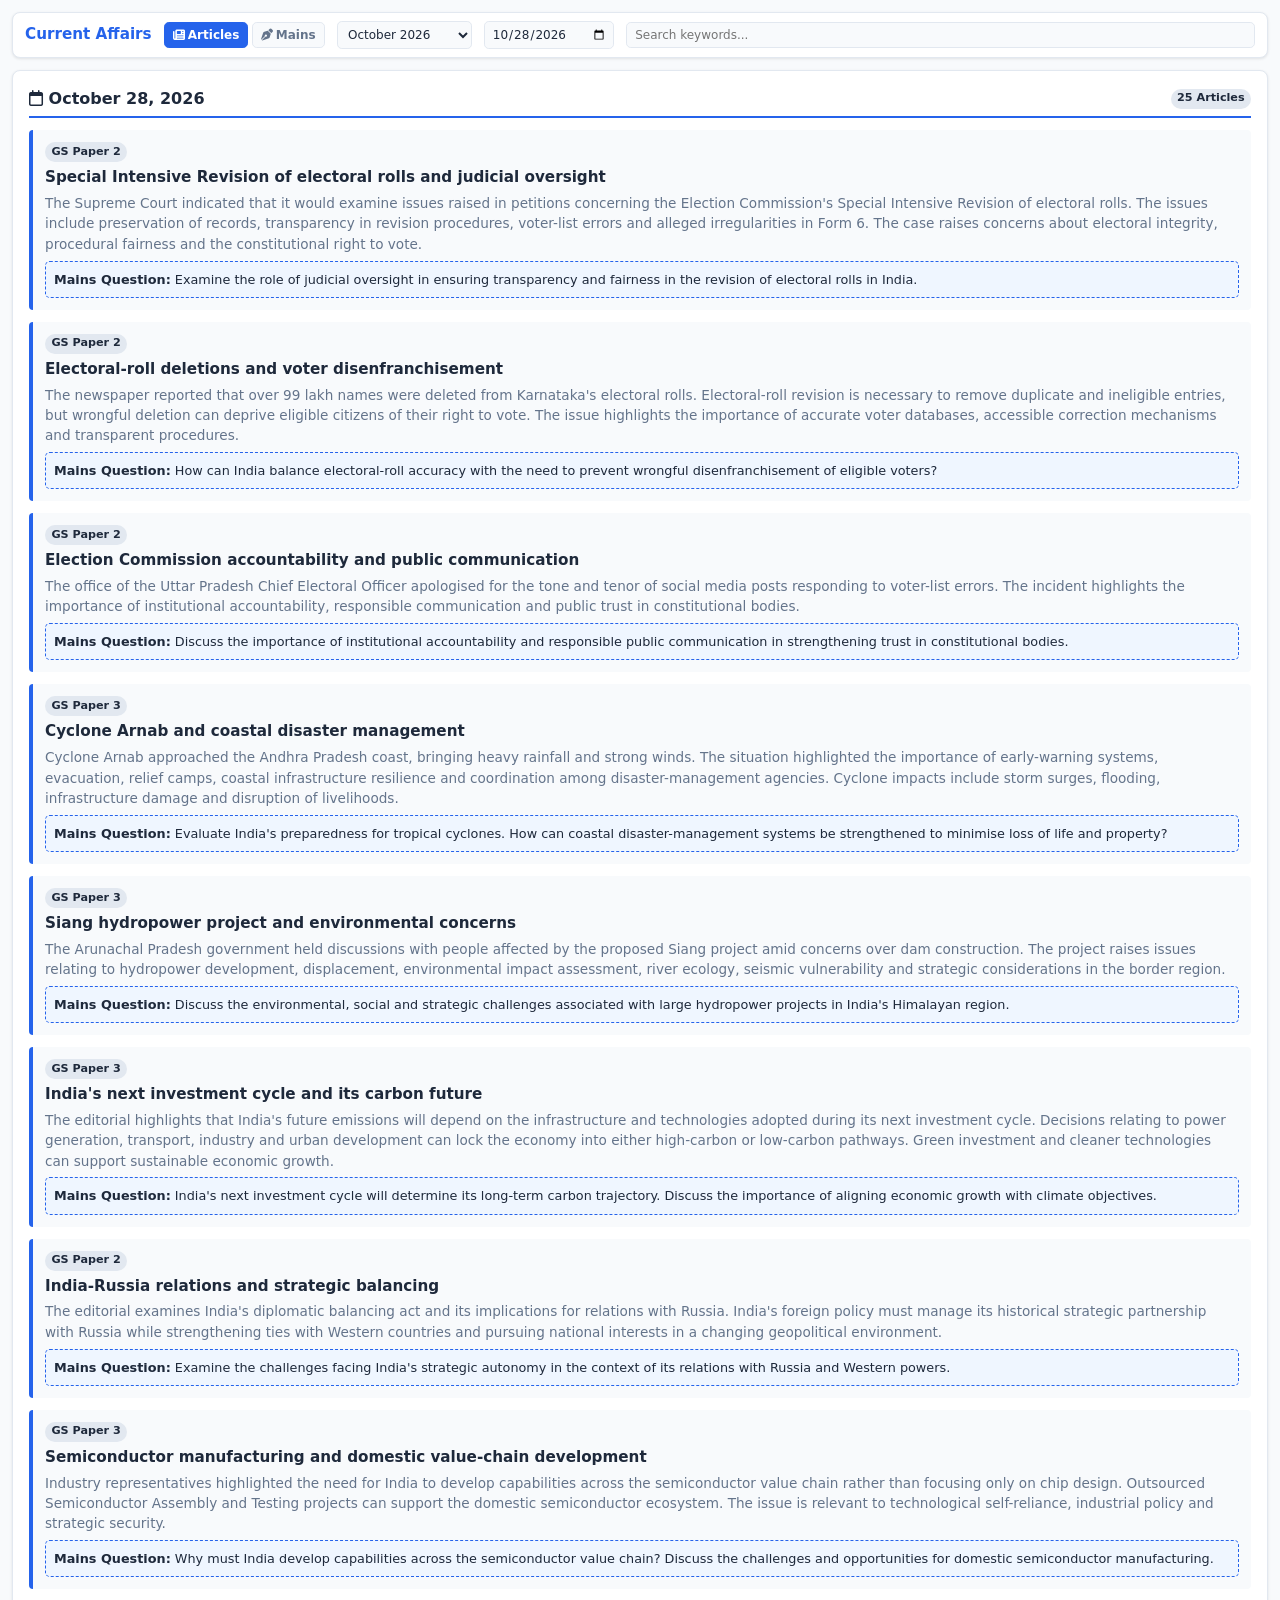
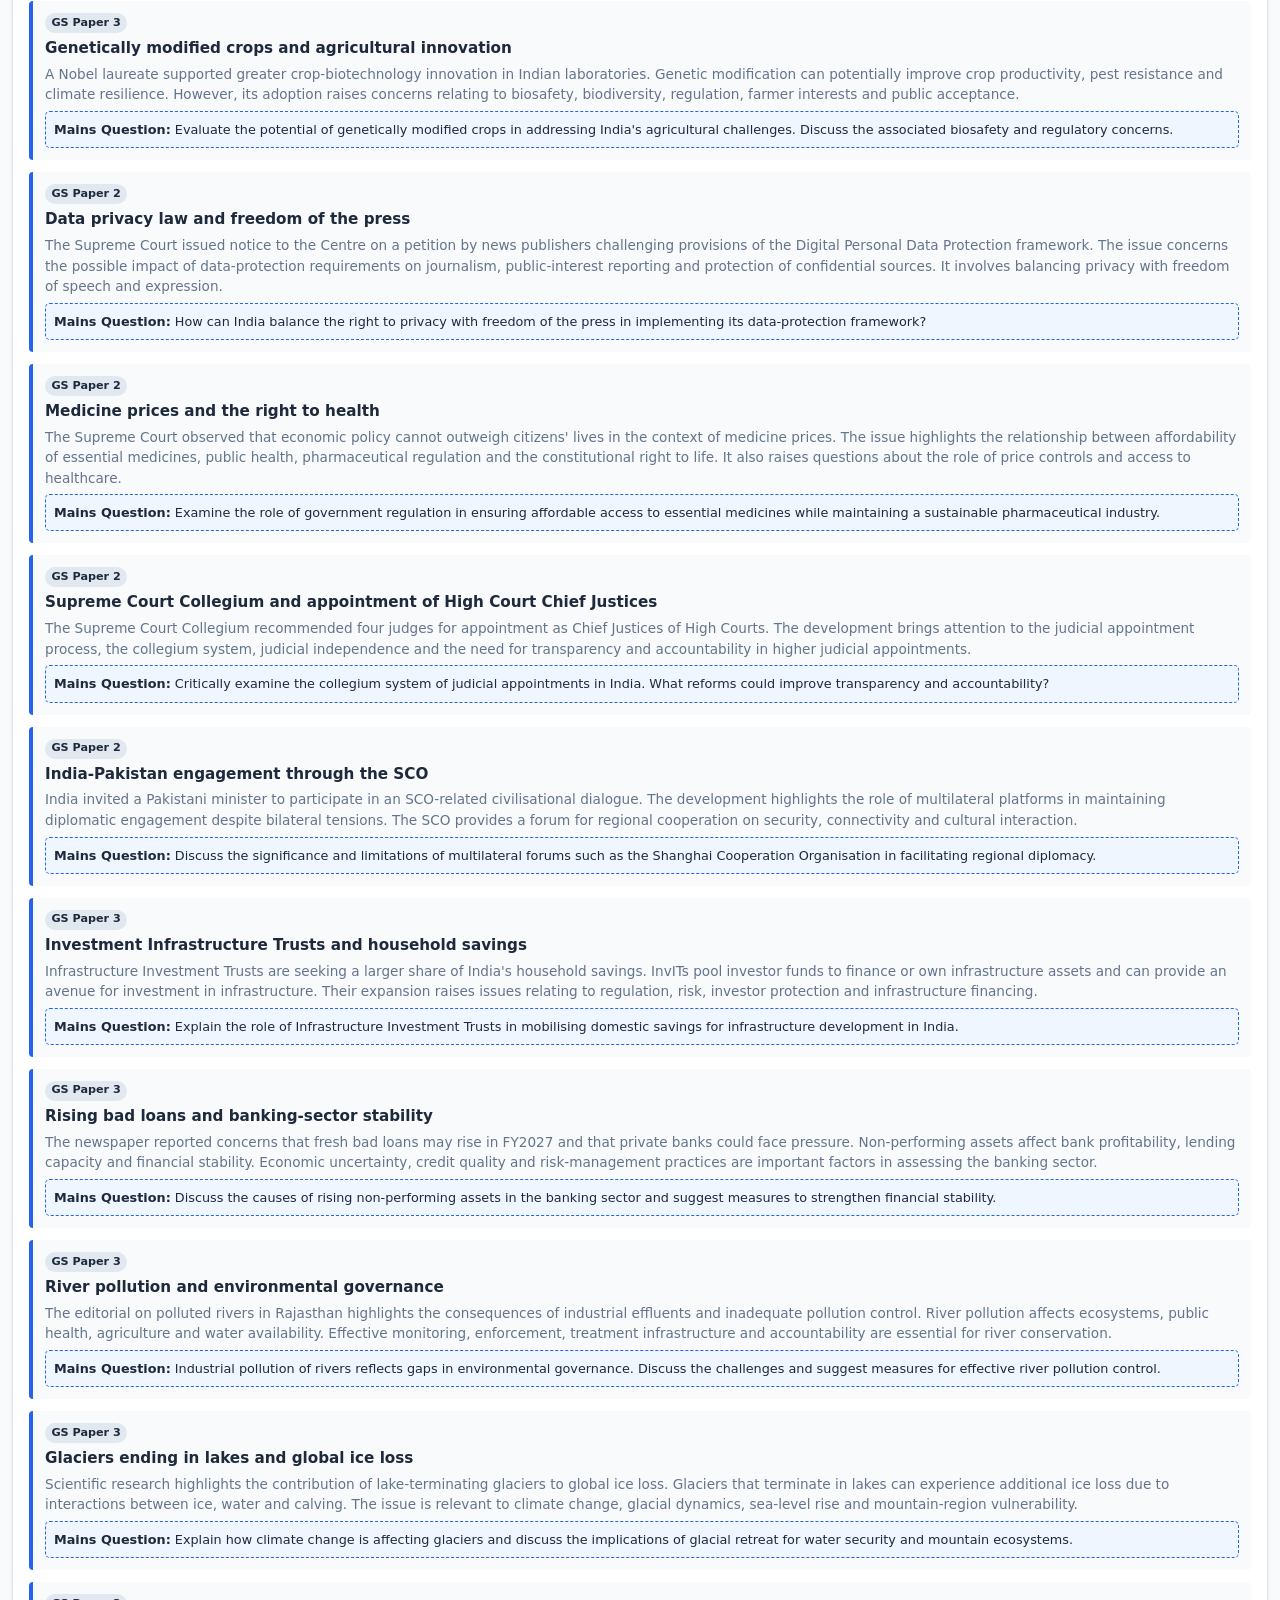
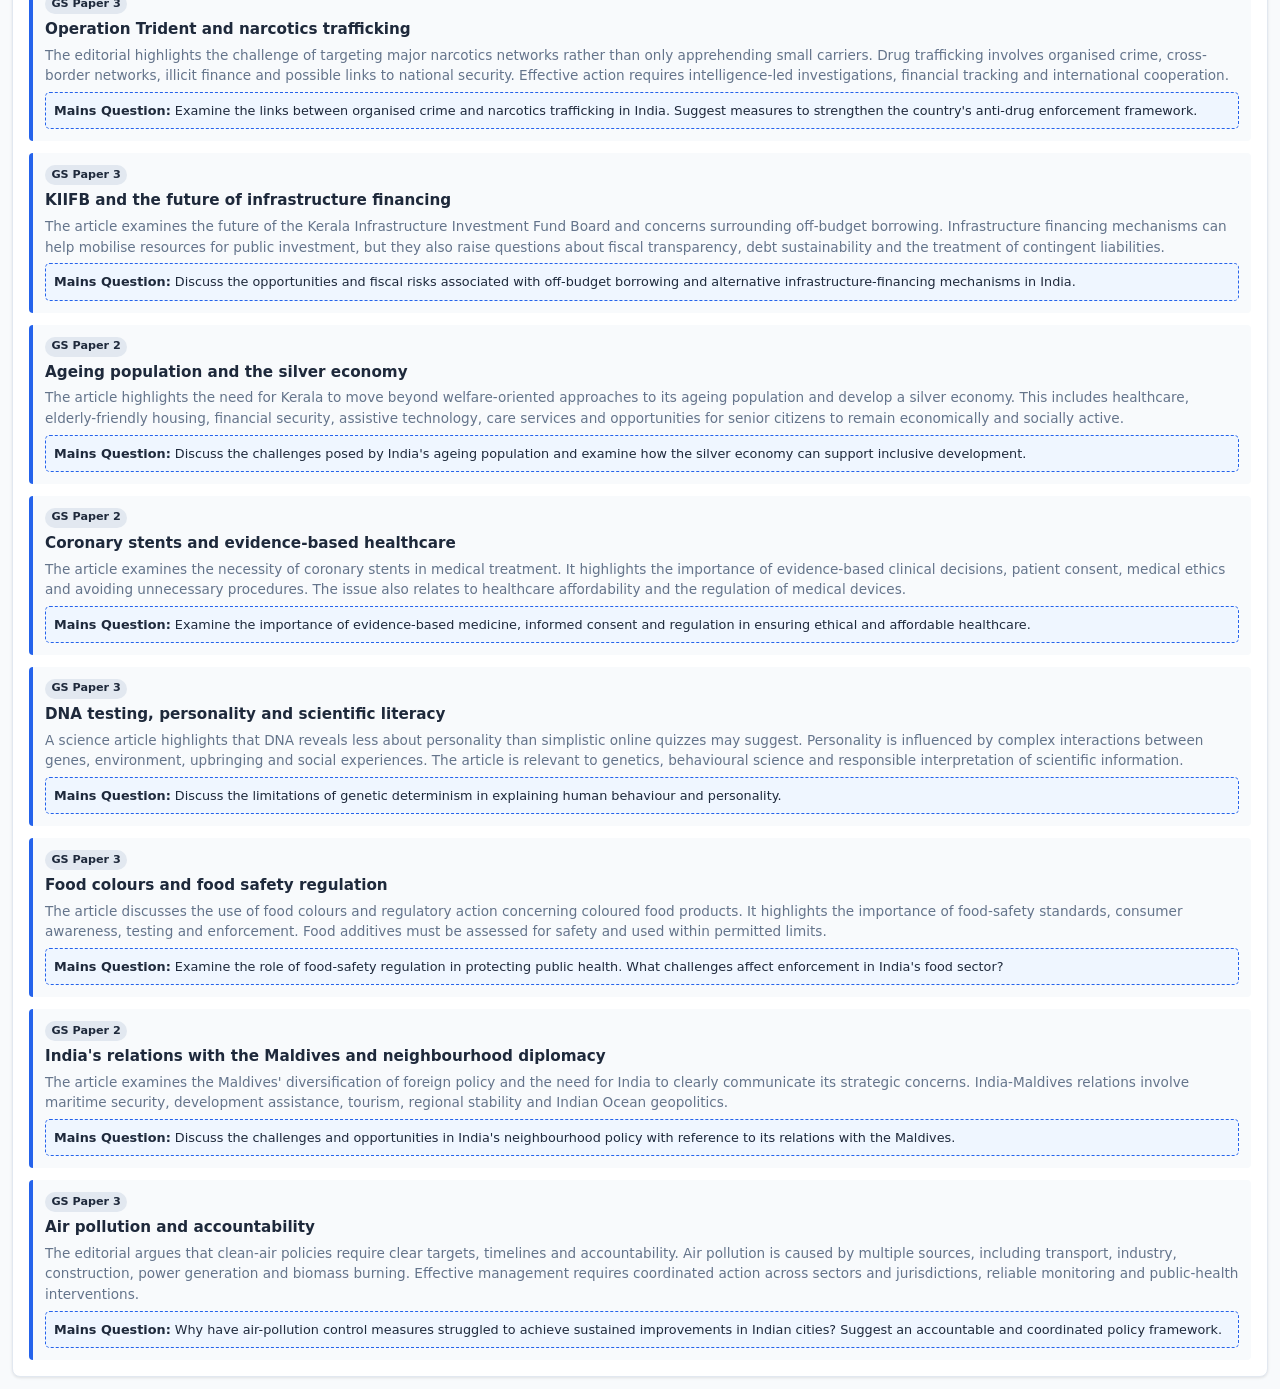
==== mainsdnd/index.html @ 68523d4e "Clubbing 5 Mock test projects together" ====
<!DOCTYPE html>
<html lang="en">
<head>
    <meta charset="UTF-8">
    <meta name="viewport" content="width=device-width, initial-scale=1.0">
    <title>Daily Current Affairs</title>
    <link rel="stylesheet" href="style.css">
    <link rel="stylesheet" href="https://cdnjs.cloudflare.com/ajax/libs/font-awesome/6.4.0/css/all.min.css">
</head>
<body>
    <div class="app-container">
        <header class="top-bar">
            <h3 class="app-title">Current Affairs</h3>
            
            <div class="view-switcher">
                <button class="tab-btn active" data-view="articles"><i class="fa-solid fa-newspaper"></i> Articles</button>
                <button class="tab-btn" data-view="mains"><i class="fa-solid fa-pen-nib"></i> Mains</button>
            </div>

            <select id="month-select" title="Select Month">
                <option value="">Loading months...</option>
            </select>

            <input type="date" id="date-input" title="Filter by Specific Date">

            <input type="text" id="search-input" placeholder="Search keywords..." class="search-box">
        </header>

        <!-- Content Area -->
        <section class="content-area">
            <div id="articles-container" class="feed-container">
                <div class="card loading-text">Loading current affairs data...</div>
            </div>

            <div id="mains-container" class="feed-container hidden"></div>
        </section>
    </div>

    <script src="app.js"></script>
</body>
</html>
---- mainsdnd/style.css ----
:root {
    --bg-color: #f8fafc;
    --card-bg: #ffffff;
    --text-primary: #1e293b;
    --text-secondary: #64748b;
    --border-color: #e2e8f0;
    --primary: #2563eb;
    --shadow: 0 1px 3px 0 rgb(0 0 0 / 0.1);
}

* {
    box-sizing: border-box;
    margin: 0;
    padding: 0;
    font-family: system-ui, -apple-system, BlinkMacSystemFont, 'Segoe UI', Roboto, sans-serif;
}

body {
    background-color: var(--bg-color);
    color: var(--text-primary);
    line-height: 1.5;
    padding: 0.75rem;
}

/* 100% Full Width Laptop Layout */
.app-container {
    width: 100%;
    max-width: 100%;
    margin: 0 auto;
    display: flex;
    flex-direction: column;
    gap: 0.75rem;
}

/* Single Inline Top Bar */
.top-bar {
    background-color: var(--card-bg);
    border: 1px solid var(--border-color);
    border-radius: 0.5rem;
    padding: 0.5rem 0.75rem;
    box-shadow: var(--shadow);
    display: flex;
    align-items: center;
    gap: 0.75rem;
    flex-wrap: nowrap;
    width: 100%;
    overflow-x: auto;
}

.app-title {
    font-size: 0.95rem;
    font-weight: 700;
    color: var(--primary);
    white-space: nowrap;
}

.view-switcher {
    display: flex;
    gap: 0.2rem;
    white-space: nowrap;
}

.tab-btn {
    padding: 0.3rem 0.5rem;
    border: 1px solid var(--border-color);
    background-color: var(--bg-color);
    color: var(--text-secondary);
    border-radius: 0.3rem;
    font-size: 0.75rem;
    font-weight: 600;
    cursor: pointer;
    display: flex;
    align-items: center;
    gap: 0.2rem;
}

.tab-btn.active {
    background-color: var(--primary);
    color: #ffffff;
    border-color: var(--primary);
}

#month-select, #date-input {
    padding: 0.3rem 0.4rem;
    border: 1px solid var(--border-color);
    background-color: var(--bg-color);
    color: var(--text-primary);
    border-radius: 0.3rem;
    font-size: 0.75rem;
    white-space: nowrap;
}

.search-box {
    flex: 1;
    min-width: 150px;
    padding: 0.3rem 0.5rem;
    border: 1px solid var(--border-color);
    background-color: var(--bg-color);
    color: var(--text-primary);
    border-radius: 0.3rem;
    font-size: 0.75rem;
}

/* Content Area */
.feed-container {
    display: flex;
    flex-direction: column;
    gap: 0.75rem;
    width: 100%;
}

.card, .day-group {
    background-color: var(--card-bg);
    border: 1px solid var(--border-color);
    border-radius: 0.5rem;
    padding: 1rem;
    box-shadow: var(--shadow);
    width: 100%;
}

.day-header {
    font-size: 1rem;
    font-weight: 600;
    margin-bottom: 0.75rem;
    padding-bottom: 0.35rem;
    border-bottom: 2px solid var(--primary);
    display: flex;
    justify-content: space-between;
    align-items: center;
}

.article-card {
    border-left: 4px solid var(--primary);
    padding: 0.75rem;
    margin-bottom: 0.75rem;
    background-color: var(--bg-color);
    border-radius: 0.25rem;
}

.article-card:last-child {
    margin-bottom: 0;
}

.article-header {
    display: flex;
    gap: 0.5rem;
    margin-bottom: 0.25rem;
}

.badge {
    font-size: 0.7rem;
    padding: 0.1rem 0.4rem;
    border-radius: 9999px;
    font-weight: 600;
    background-color: var(--border-color);
    color: var(--text-primary);
}

.article-title {
    font-size: 0.95rem;
    font-weight: 600;
    margin-bottom: 0.25rem;
}

.article-summary {
    font-size: 0.85rem;
    color: var(--text-secondary);
    margin-bottom: 0.4rem;
}

.mains-box {
    background-color: #eff6ff;
    border: 1px dashed var(--primary);
    padding: 0.5rem;
    border-radius: 0.3rem;
    font-size: 0.8rem;
}

.loading-text { text-align: center; color: var(--text-secondary); }
.hidden { display: none !important; }
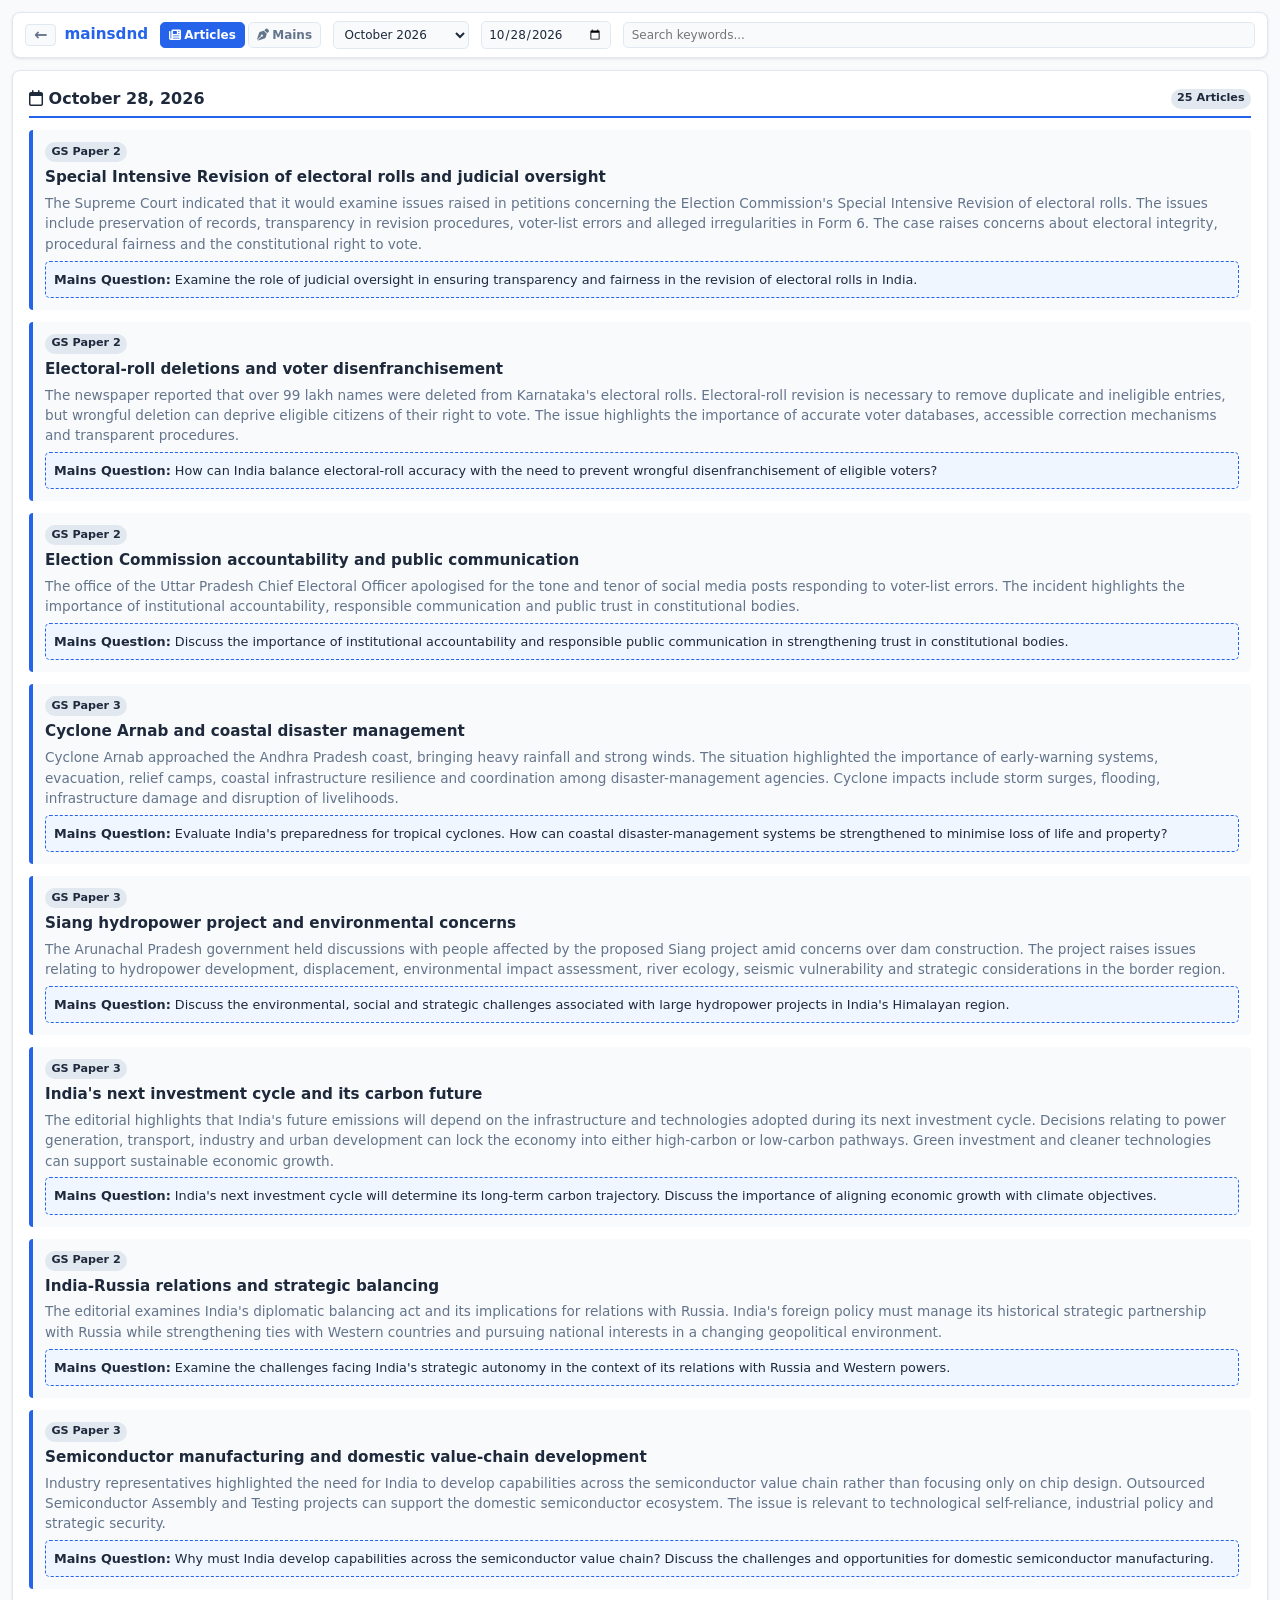
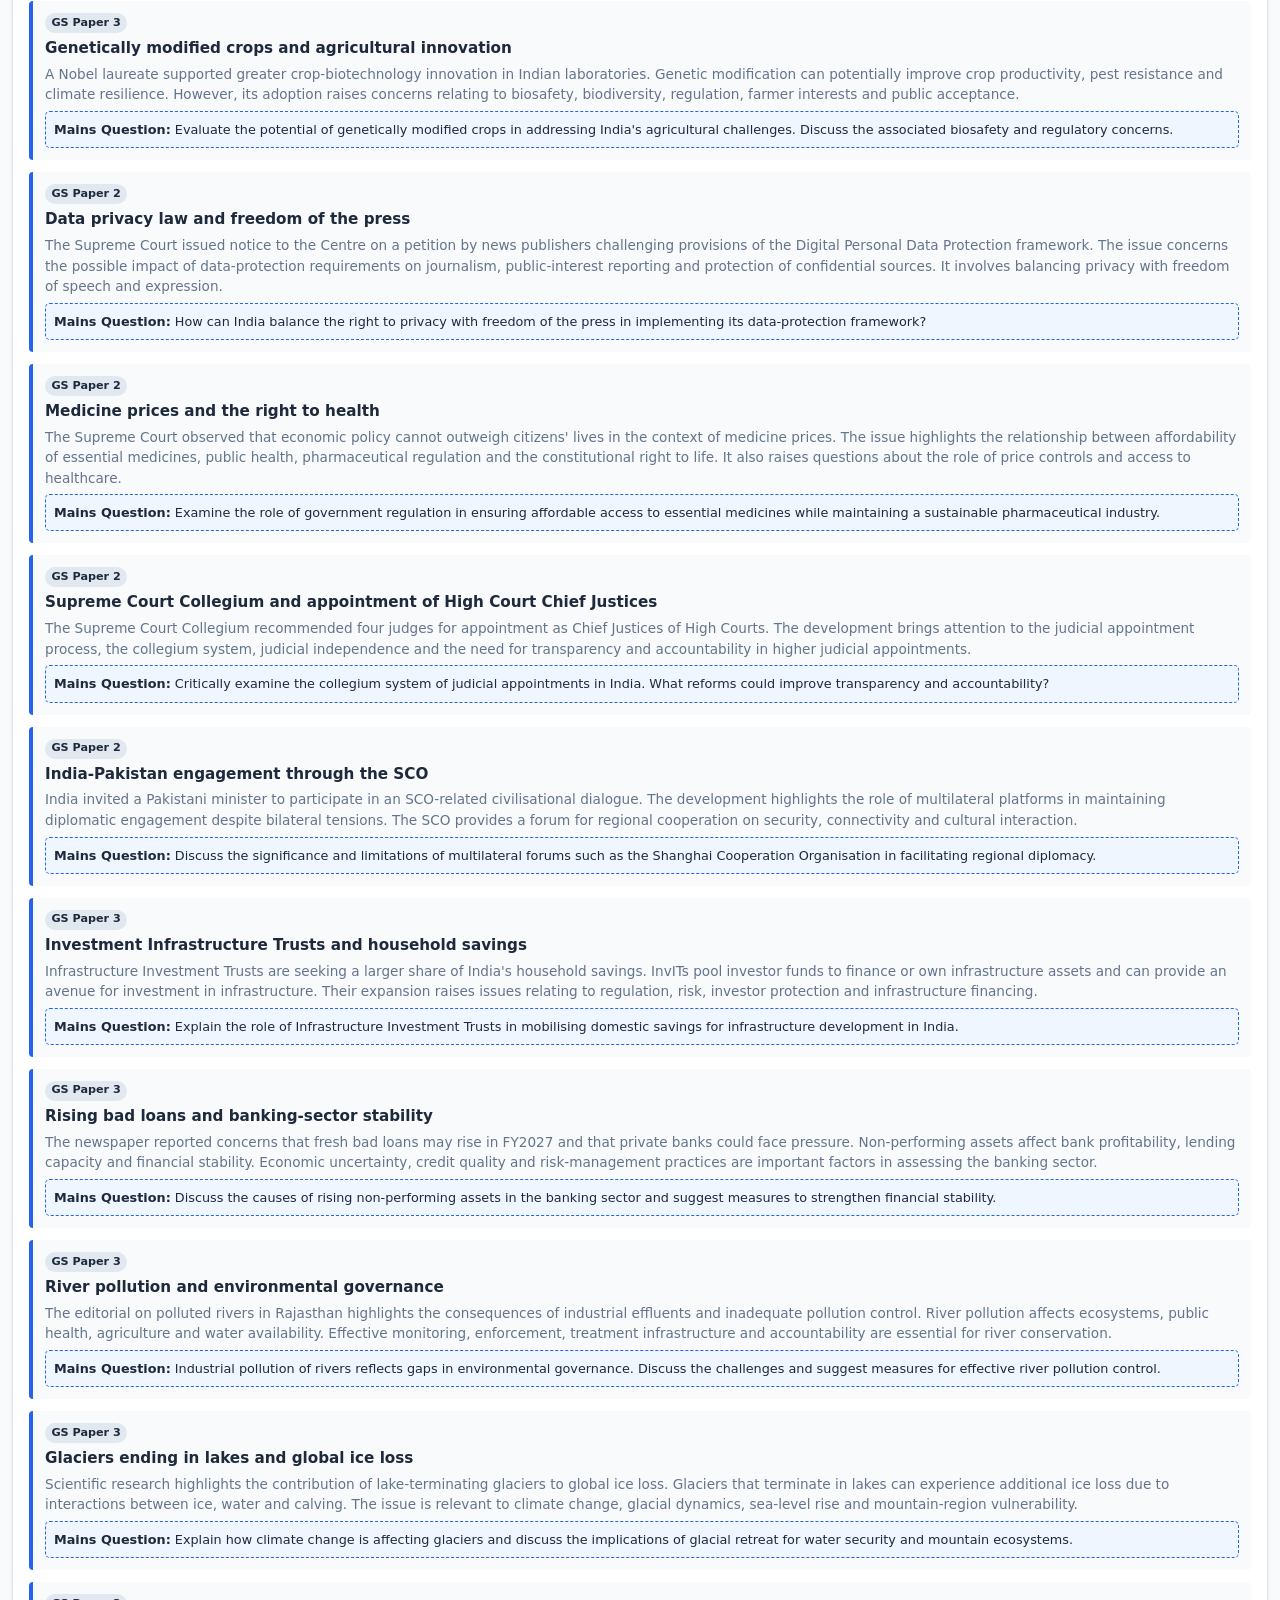
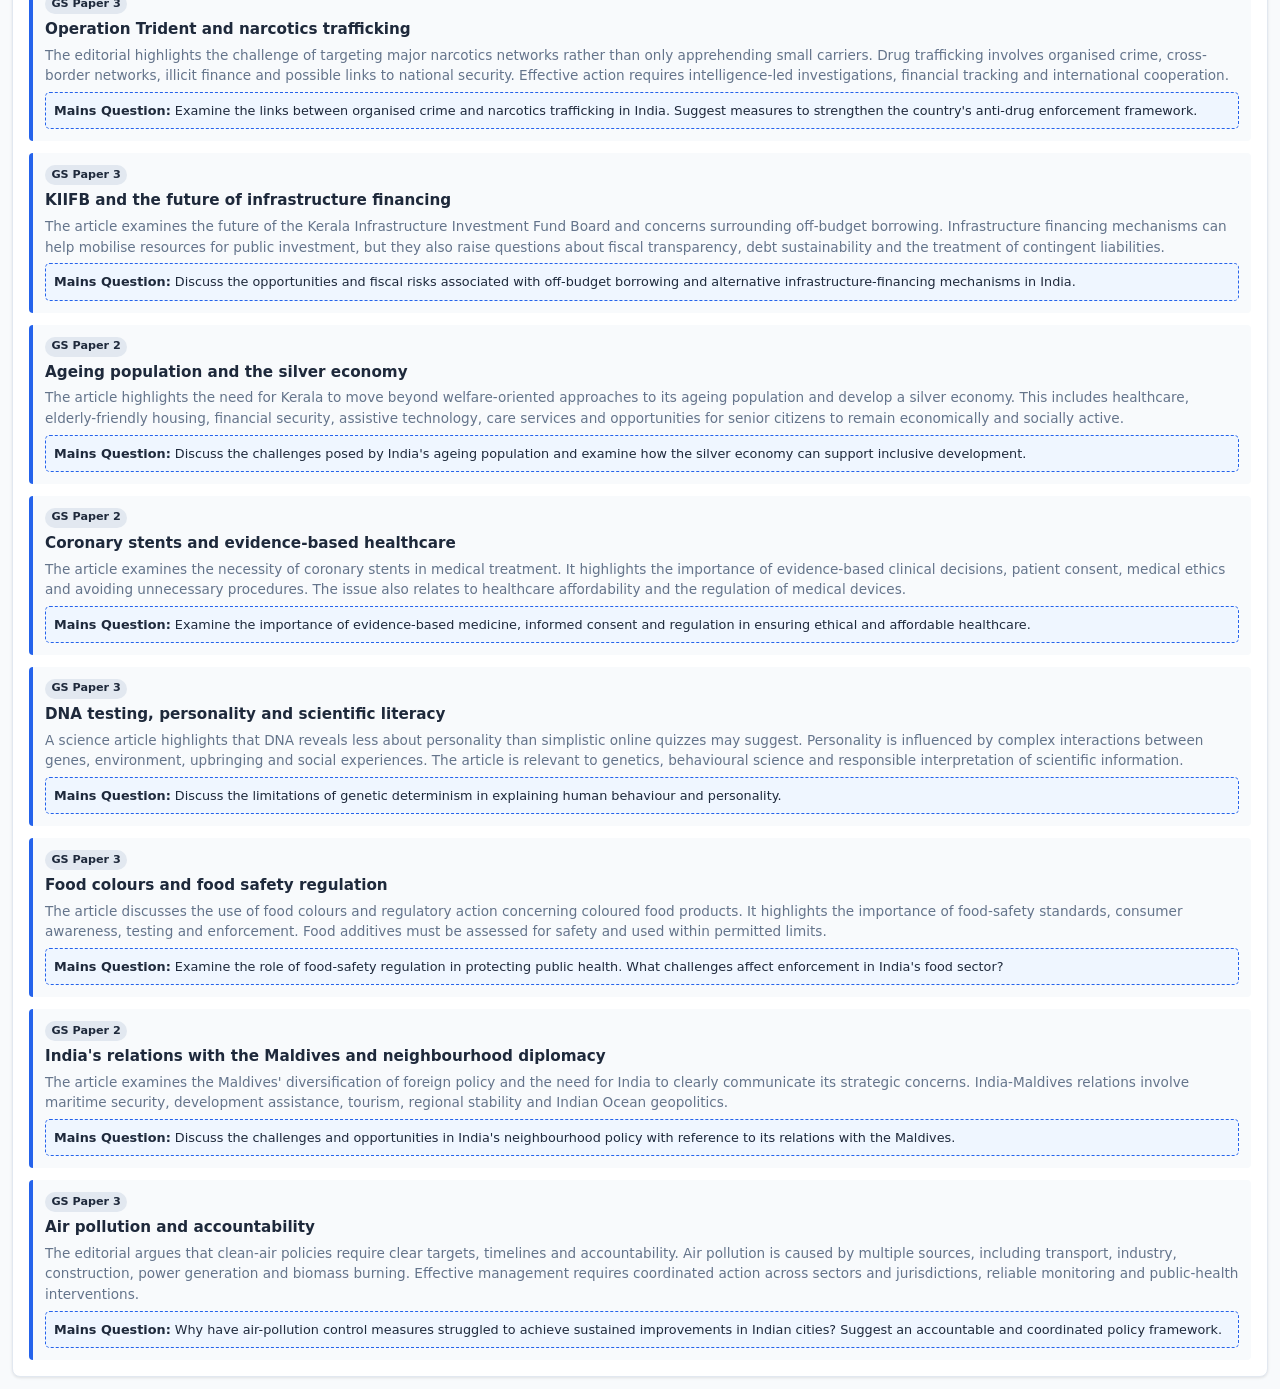
==== commit 4a5dc469: "Changes Edited" ====
--- a/mainsdnd/index.html
+++ b/mainsdnd/index.html
@@ -3,15 +3,17 @@
 <head>
     <meta charset="UTF-8">
     <meta name="viewport" content="width=device-width, initial-scale=1.0">
-    <title>Daily Current Affairs</title>
+    <title>mainsdnd</title>
     <link rel="stylesheet" href="style.css">
     <link rel="stylesheet" href="https://cdnjs.cloudflare.com/ajax/libs/font-awesome/6.4.0/css/all.min.css">
 </head>
 <body>
     <div class="app-container">
         <header class="top-bar">
-            <h3 class="app-title">Current Affairs</h3>
-            
+            <div class="topbar-brand">
+                <a href="../" class="back-link" title="Return to Portal">&larr;</a>
+                <h3 class="app-title">mainsdnd</h3>
+            </div>
             <div class="view-switcher">
                 <button class="tab-btn active" data-view="articles"><i class="fa-solid fa-newspaper"></i> Articles</button>
                 <button class="tab-btn" data-view="mains"><i class="fa-solid fa-pen-nib"></i> Mains</button>
--- a/mainsdnd/style.css
+++ b/mainsdnd/style.css
@@ -54,6 +54,34 @@
     white-space: nowrap;
 }
 
+.topbar-brand {
+    display: flex;
+    align-items: center;
+    gap: 0.5rem;
+    white-space: nowrap;
+}
+
+.back-link {
+    text-decoration: none;
+    font-size: 1rem;
+    font-weight: 700;
+    color: var(--text-secondary);
+    padding: 2px 8px;
+    border-radius: 4px;
+    border: 1px solid var(--border-color);
+    background: var(--bg-color);
+    line-height: 1;
+    display: inline-flex;
+    align-items: center;
+    justify-content: center;
+    transition: all 0.12s ease;
+}
+
+.back-link:hover {
+    background: #e2e8f0;
+    color: var(--text-primary);
+}
+
 .view-switcher {
     display: flex;
     gap: 0.2rem;
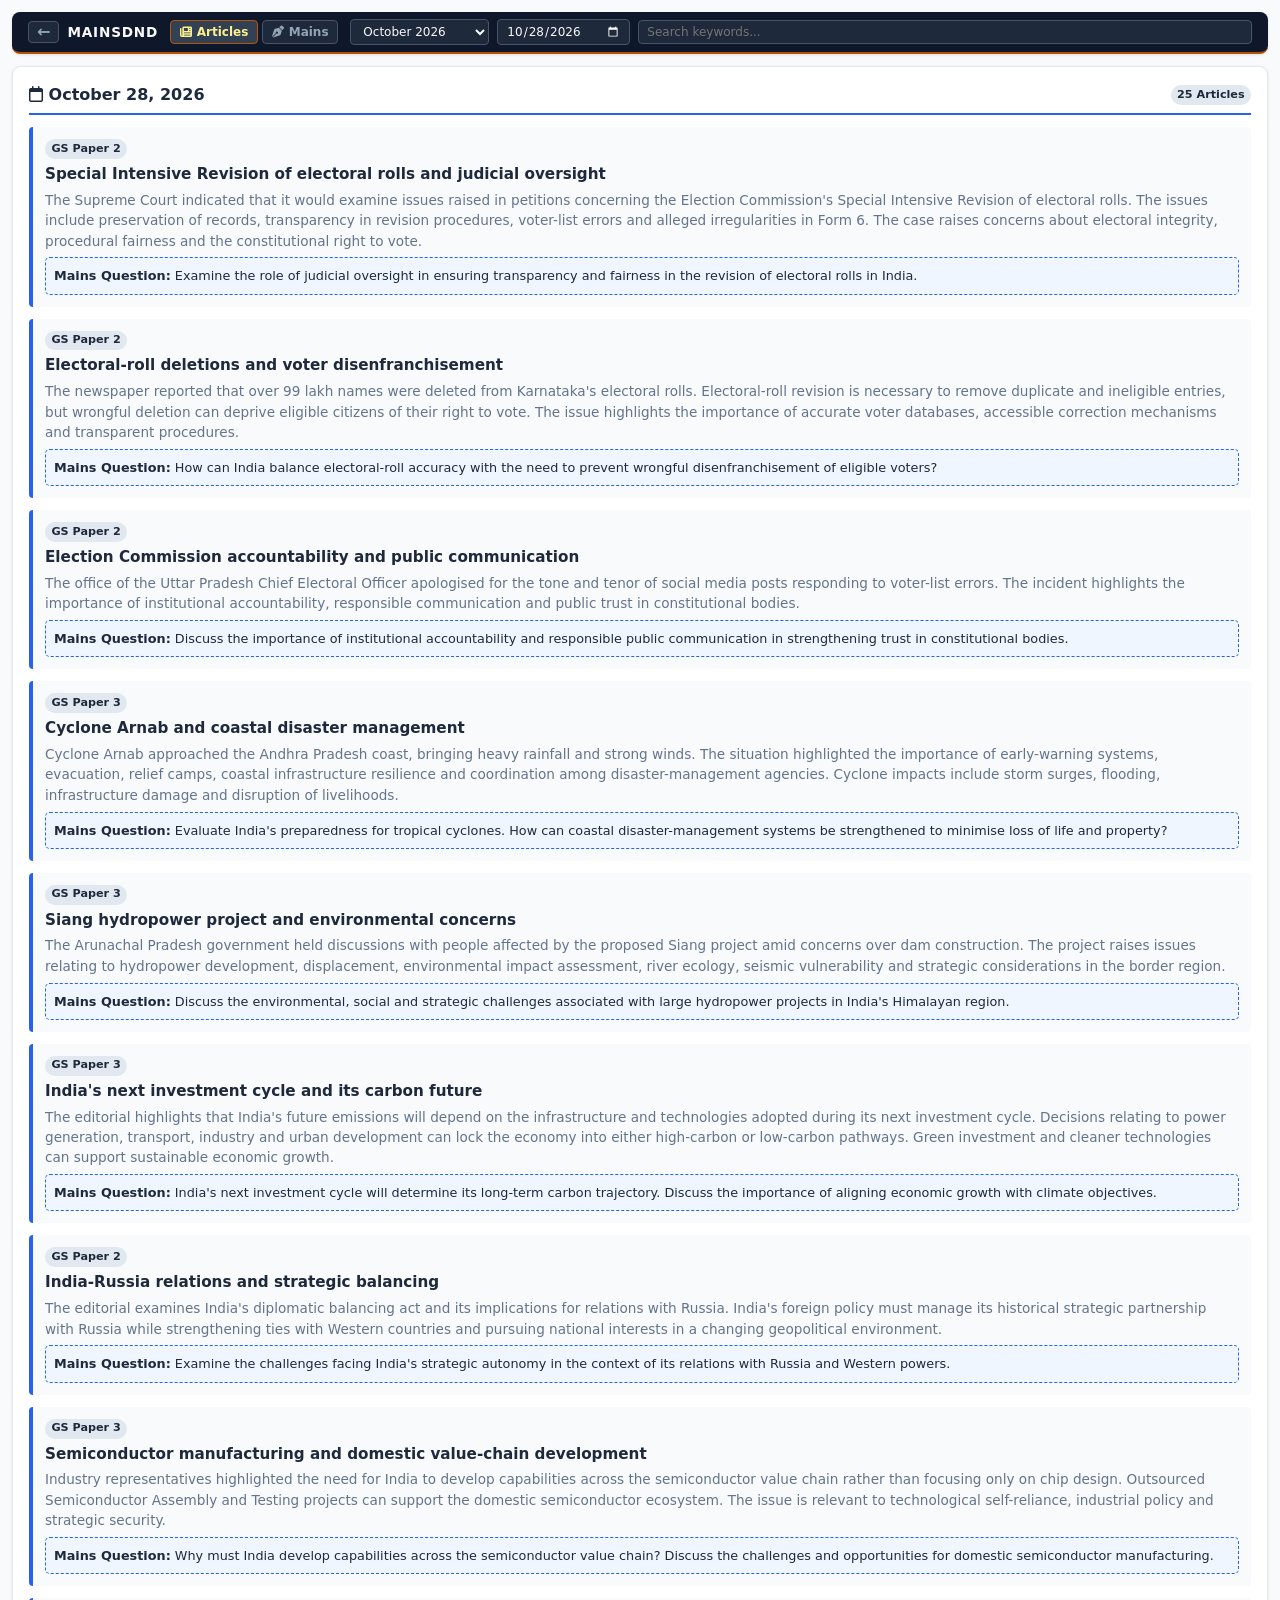
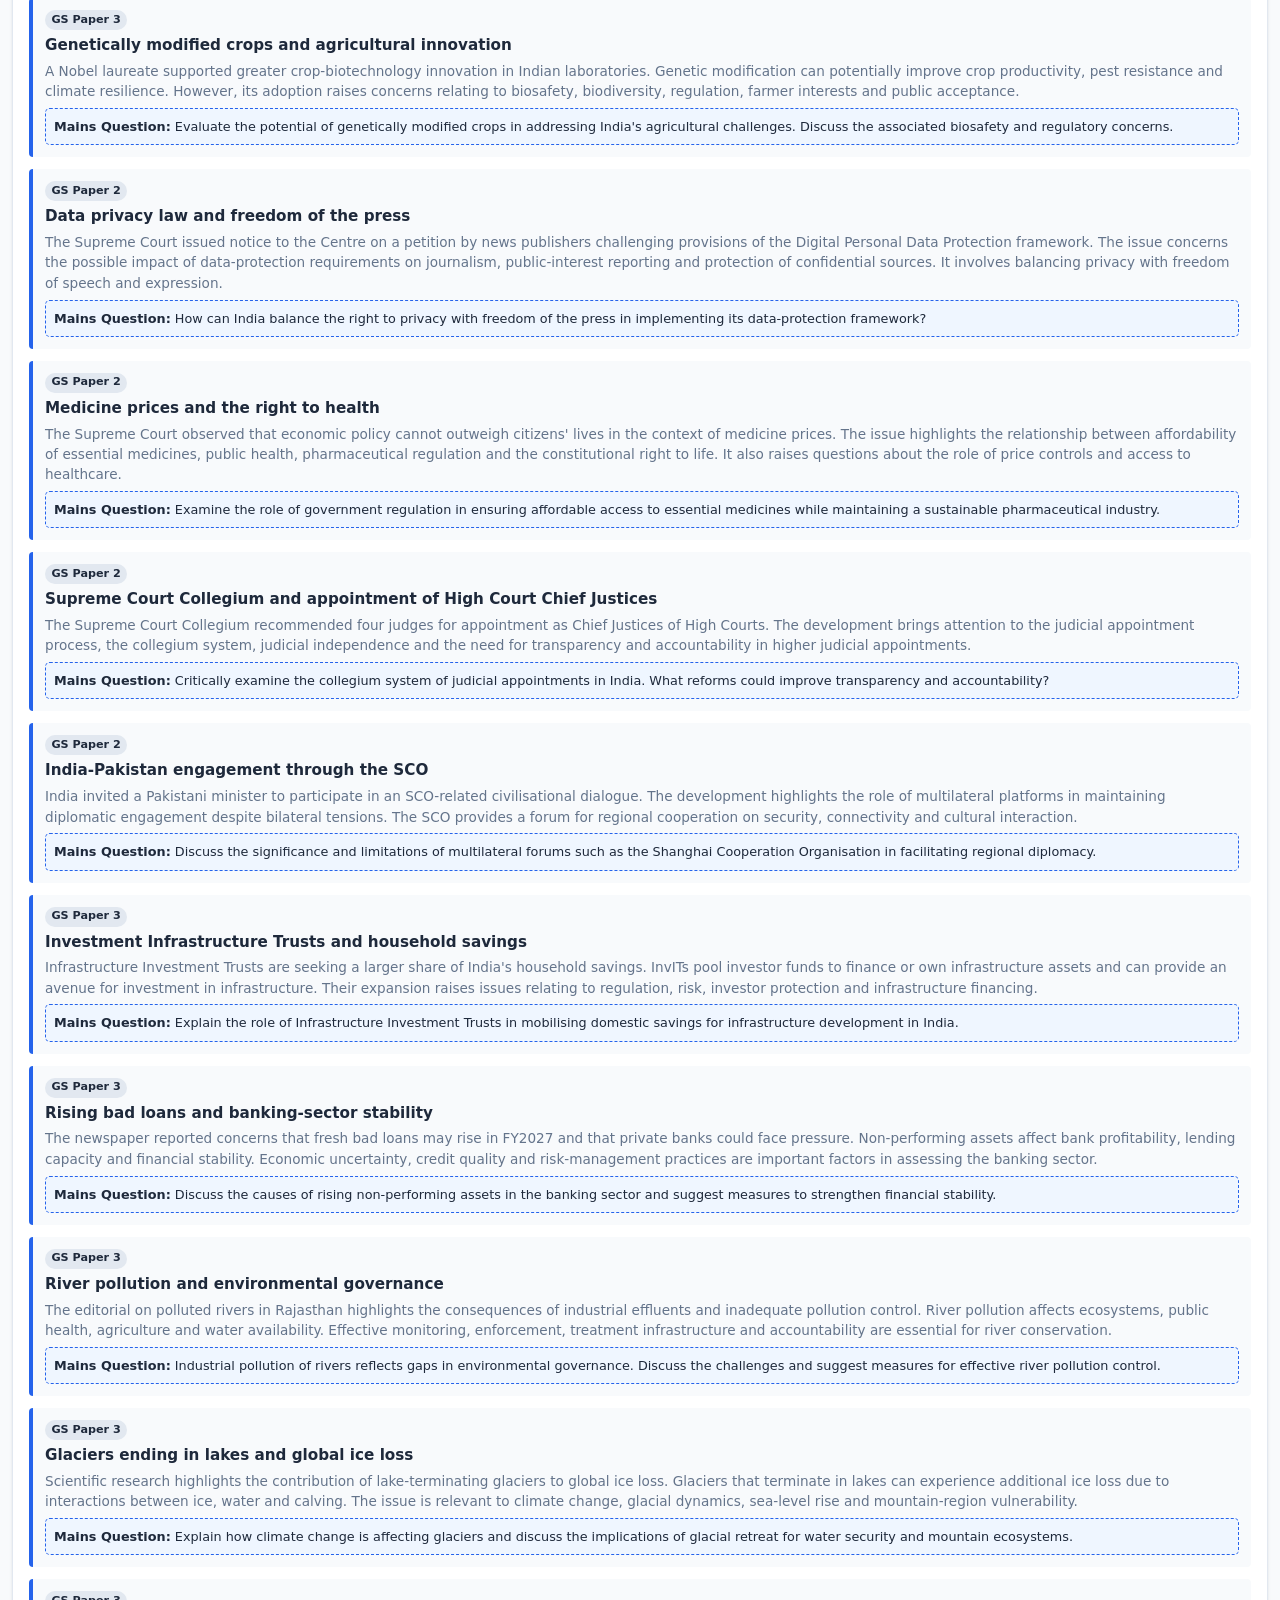
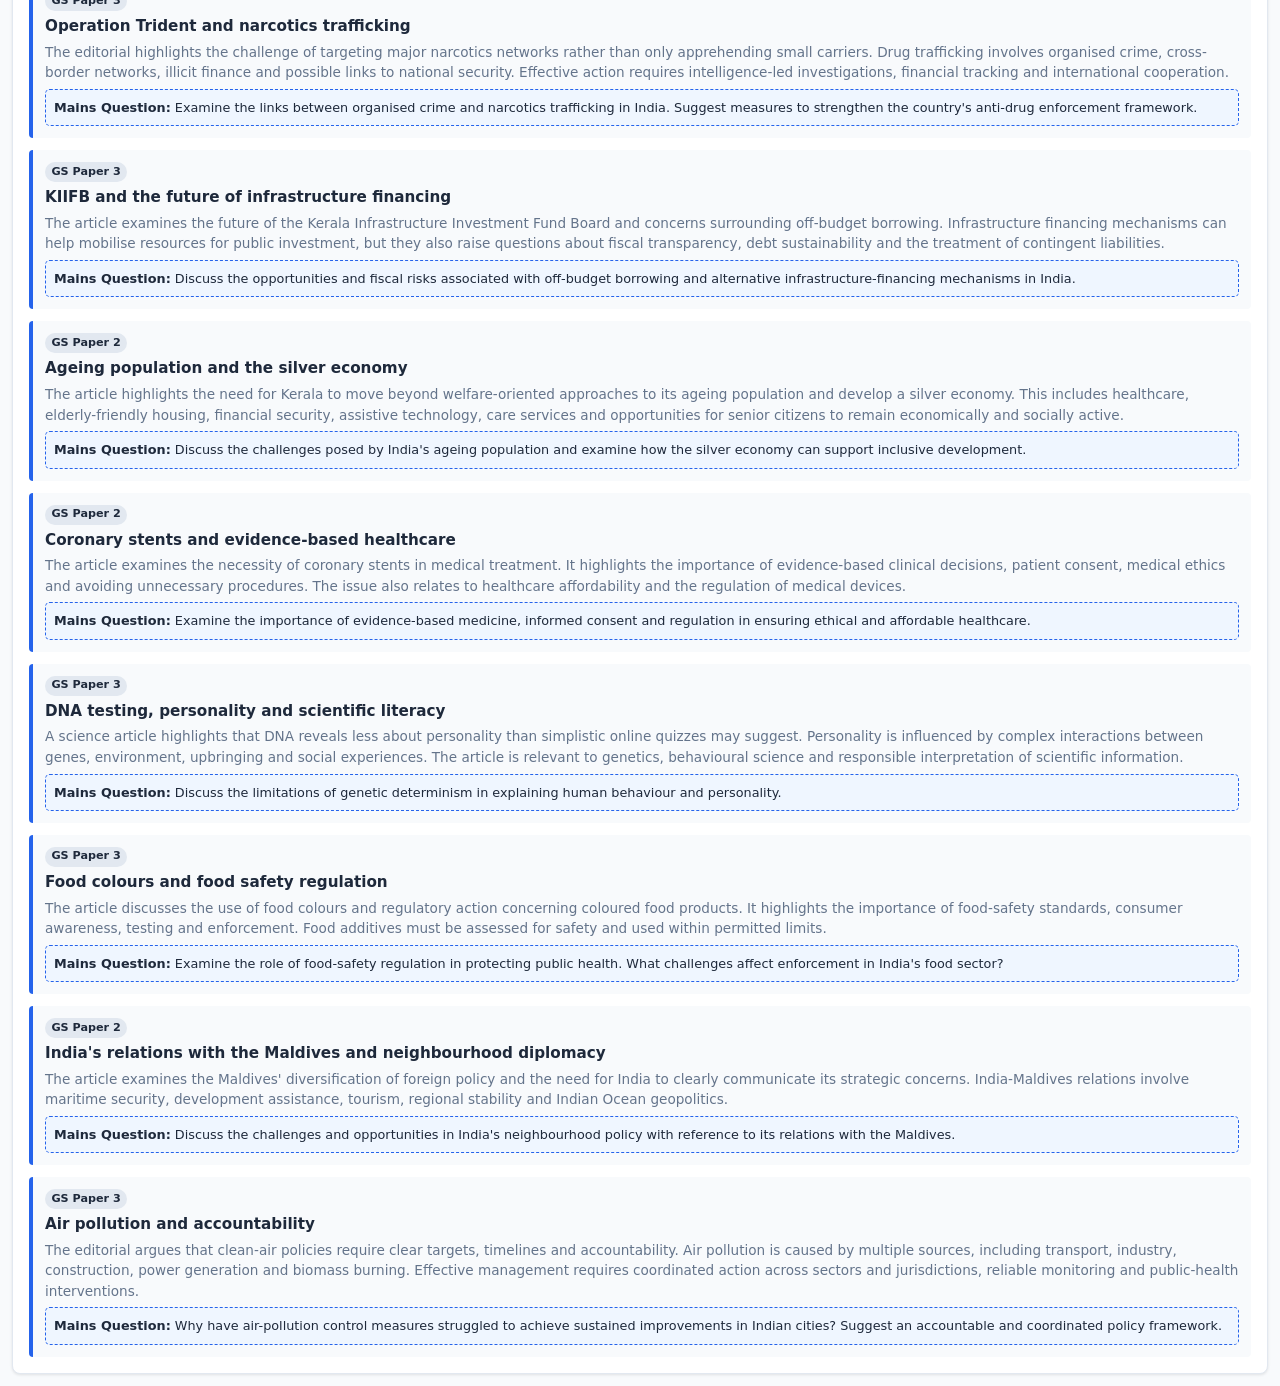
==== commit 1b49ee94: "Refactored changes" ====
--- a/mainsdnd/index.html
+++ b/mainsdnd/index.html
@@ -9,23 +9,27 @@
 </head>
 <body>
     <div class="app-container">
+        <!-- Single Inline Top Bar -->
         <header class="top-bar">
-            <div class="topbar-brand">
+            <div class="topbar-left">
                 <a href="../" class="back-link" title="Return to Portal">&larr;</a>
                 <h3 class="app-title">mainsdnd</h3>
             </div>
+            
             <div class="view-switcher">
                 <button class="tab-btn active" data-view="articles"><i class="fa-solid fa-newspaper"></i> Articles</button>
                 <button class="tab-btn" data-view="mains"><i class="fa-solid fa-pen-nib"></i> Mains</button>
             </div>
 
-            <select id="month-select" title="Select Month">
-                <option value="">Loading months...</option>
-            </select>
+            <div class="topbar-center">
+                <select id="month-select" class="compact-input" title="Select Month">
+                    <option value="">Loading months...</option>
+                </select>
 
-            <input type="date" id="date-input" title="Filter by Specific Date">
+                <input type="date" id="date-input" class="compact-input date-picker" title="Filter by Specific Date">
 
-            <input type="text" id="search-input" placeholder="Search keywords..." class="search-box">
+                <input type="text" id="search-input" placeholder="Search keywords..." class="compact-input search-box">
+            </div>
         </header>
 
         <!-- Content Area -->
--- a/mainsdnd/style.css
+++ b/mainsdnd/style.css
@@ -6,6 +6,12 @@
     --border-color: #e2e8f0;
     --primary: #2563eb;
     --shadow: 0 1px 3px 0 rgb(0 0 0 / 0.1);
+
+    /* Unified Dark Topbar Tokens */
+    --primary-navy: #0f172a;
+    --secondary-navy: #1e293b;
+    --accent-gold: #b45309;
+    --border-dark-nav: #475569;
 }
 
 * {
@@ -32,44 +38,38 @@
     gap: 0.75rem;
 }
 
-/* Single Inline Top Bar */
+/* ---------------- Unified Dark Top Bar ---------------- */
 .top-bar {
-    background-color: var(--card-bg);
-    border: 1px solid var(--border-color);
+    background-color: var(--primary-navy);
+    color: #ffffff;
+    border-bottom: 2px solid var(--accent-gold);
     border-radius: 0.5rem;
-    padding: 0.5rem 0.75rem;
+    padding: 0.45rem 1rem;
     box-shadow: var(--shadow);
     display: flex;
     align-items: center;
     gap: 0.75rem;
-    flex-wrap: nowrap;
-    width: 100%;
-    overflow-x: auto;
-}
-
-.app-title {
-    font-size: 0.95rem;
-    font-weight: 700;
-    color: var(--primary);
-    white-space: nowrap;
-}
-
-.topbar-brand {
+    flex-wrap: wrap;
+    width: 100%;
+}
+
+.topbar-left {
     display: flex;
     align-items: center;
     gap: 0.5rem;
     white-space: nowrap;
 }
 
+/* Hub Backtracker Link */
 .back-link {
     text-decoration: none;
     font-size: 1rem;
     font-weight: 700;
-    color: var(--text-secondary);
+    color: #94a3b8;
     padding: 2px 8px;
     border-radius: 4px;
-    border: 1px solid var(--border-color);
-    background: var(--bg-color);
+    border: 1px solid var(--border-dark-nav);
+    background: var(--secondary-navy);
     line-height: 1;
     display: inline-flex;
     align-items: center;
@@ -78,58 +78,88 @@
 }
 
 .back-link:hover {
-    background: #e2e8f0;
-    color: var(--text-primary);
-}
-
+    background: #334155;
+    color: #f8fafc;
+    border-color: #64748b;
+}
+
+.app-title {
+    font-size: 0.85rem;
+    font-weight: 700;
+    letter-spacing: 0.06em;
+    color: #f8fafc;
+    text-transform: uppercase;
+    white-space: nowrap;
+}
+
+/* Segmented View Switcher */
 .view-switcher {
     display: flex;
-    gap: 0.2rem;
+    gap: 0.25rem;
     white-space: nowrap;
 }
 
 .tab-btn {
-    padding: 0.3rem 0.5rem;
-    border: 1px solid var(--border-color);
-    background-color: var(--bg-color);
-    color: var(--text-secondary);
-    border-radius: 0.3rem;
+    padding: 0.25rem 0.55rem;
+    border: 1px solid var(--border-dark-nav);
+    background-color: var(--secondary-navy);
+    color: #94a3b8;
+    border-radius: 4px;
     font-size: 0.75rem;
     font-weight: 600;
     cursor: pointer;
     display: flex;
     align-items: center;
-    gap: 0.2rem;
+    gap: 0.3rem;
+    transition: all 0.12s ease;
+}
+
+.tab-btn:hover {
+    background-color: #334155;
+    color: #f8fafc;
 }
 
 .tab-btn.active {
-    background-color: var(--primary);
-    color: #ffffff;
-    border-color: var(--primary);
-}
-
-#month-select, #date-input {
-    padding: 0.3rem 0.4rem;
-    border: 1px solid var(--border-color);
-    background-color: var(--bg-color);
-    color: var(--text-primary);
-    border-radius: 0.3rem;
+    background-color: #334155;
+    color: #fef08a;
+    border-color: var(--accent-gold);
+}
+
+/* Center Inputs */
+.topbar-center {
+    display: flex;
+    align-items: center;
+    gap: 0.5rem;
+    flex: 1;
+    min-width: 280px;
+}
+
+.compact-input {
+    border: 1px solid var(--border-dark-nav);
+    padding: 0.25rem 0.5rem;
+    border-radius: 4px;
+    background: var(--secondary-navy);
+    color: #f8fafc;
     font-size: 0.75rem;
-    white-space: nowrap;
+    outline: none;
+    font-family: inherit;
+}
+
+.compact-input:focus {
+    border-color: var(--accent-gold);
+}
+
+.date-picker {
+    color-scheme: dark;
+    cursor: pointer;
 }
 
 .search-box {
     flex: 1;
-    min-width: 150px;
-    padding: 0.3rem 0.5rem;
-    border: 1px solid var(--border-color);
-    background-color: var(--bg-color);
-    color: var(--text-primary);
-    border-radius: 0.3rem;
-    font-size: 0.75rem;
-}
-
-/* Content Area */
+    min-width: 140px;
+}
+
+/* ---------------- Content Area ---------------- */
 .feed-container {
     display: flex;
     flex-direction: column;
@@ -204,5 +234,11 @@
     font-size: 0.8rem;
 }
 
-.loading-text { text-align: center; color: var(--text-secondary); }
-.hidden { display: none !important; }
+.loading-text { 
+    text-align: center; 
+    color: var(--text-secondary); 
+}
+
+.hidden { 
+    display: none !important; 
+}
